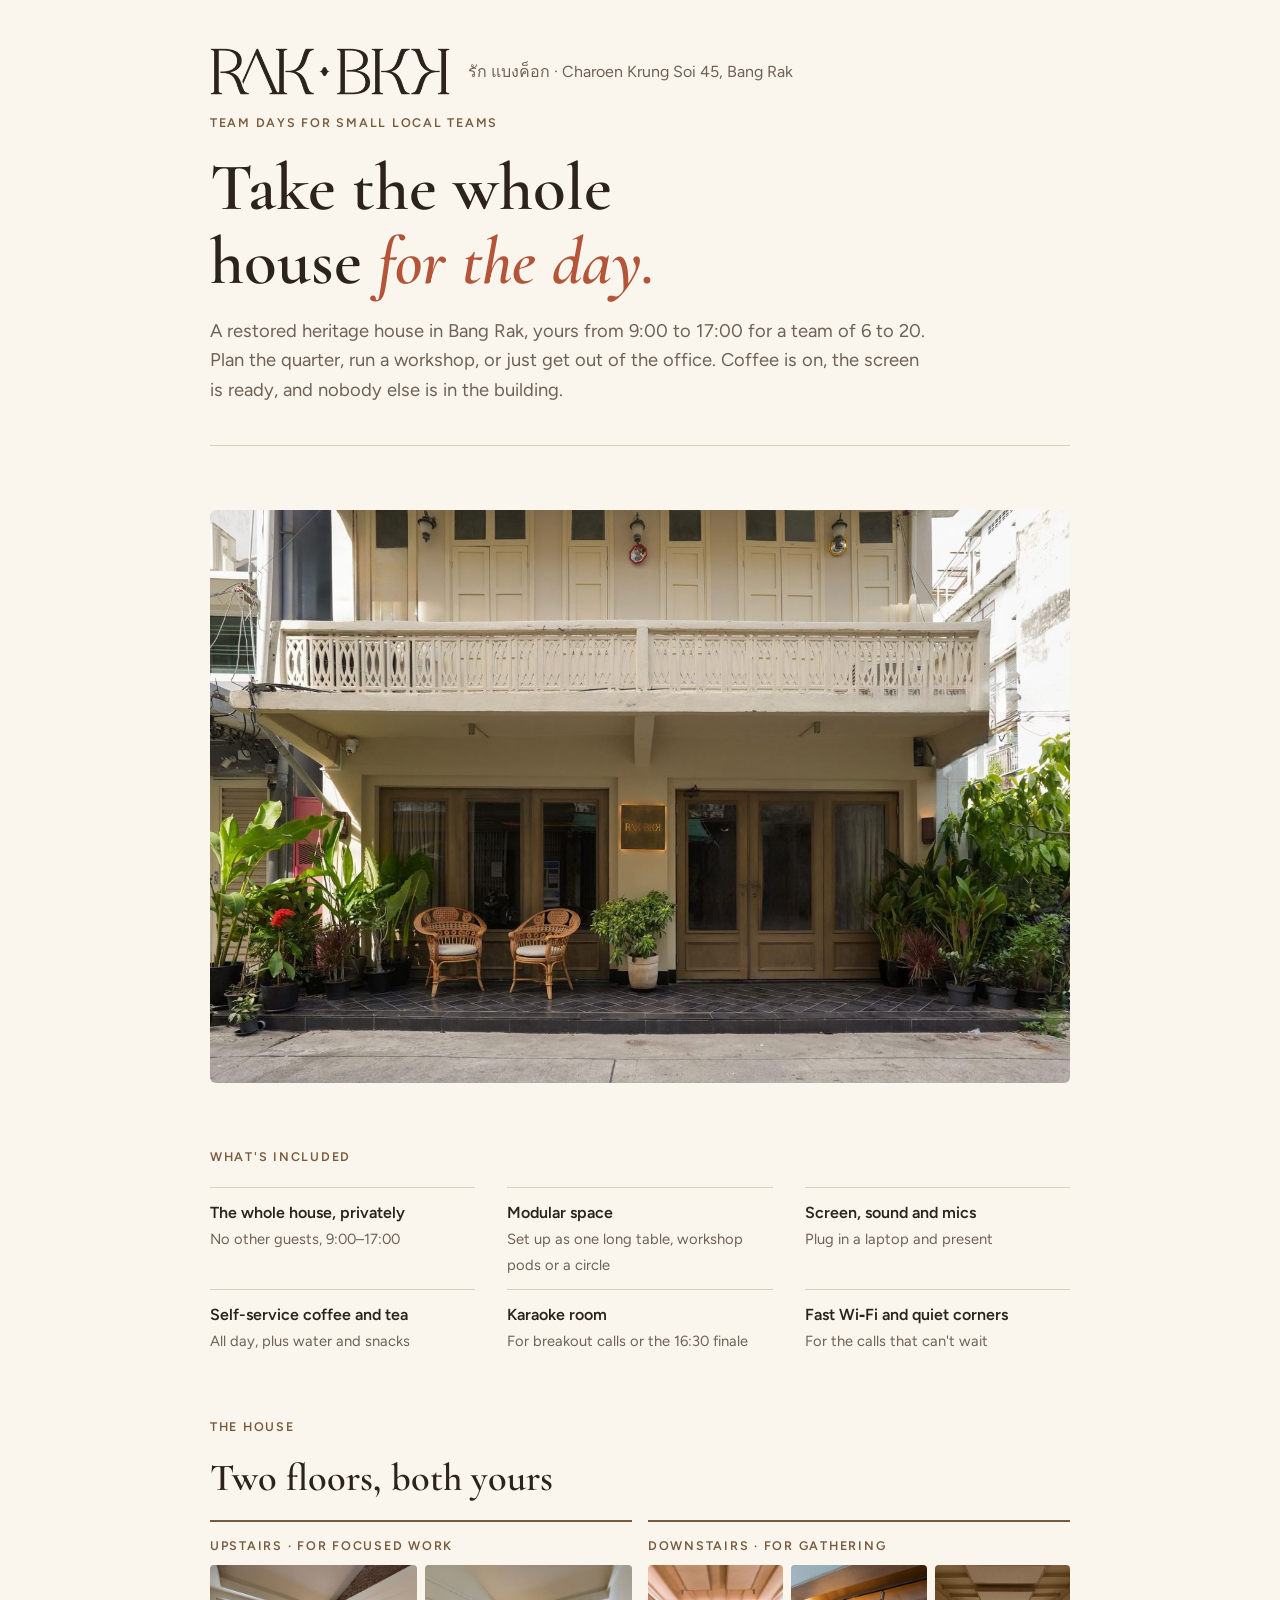
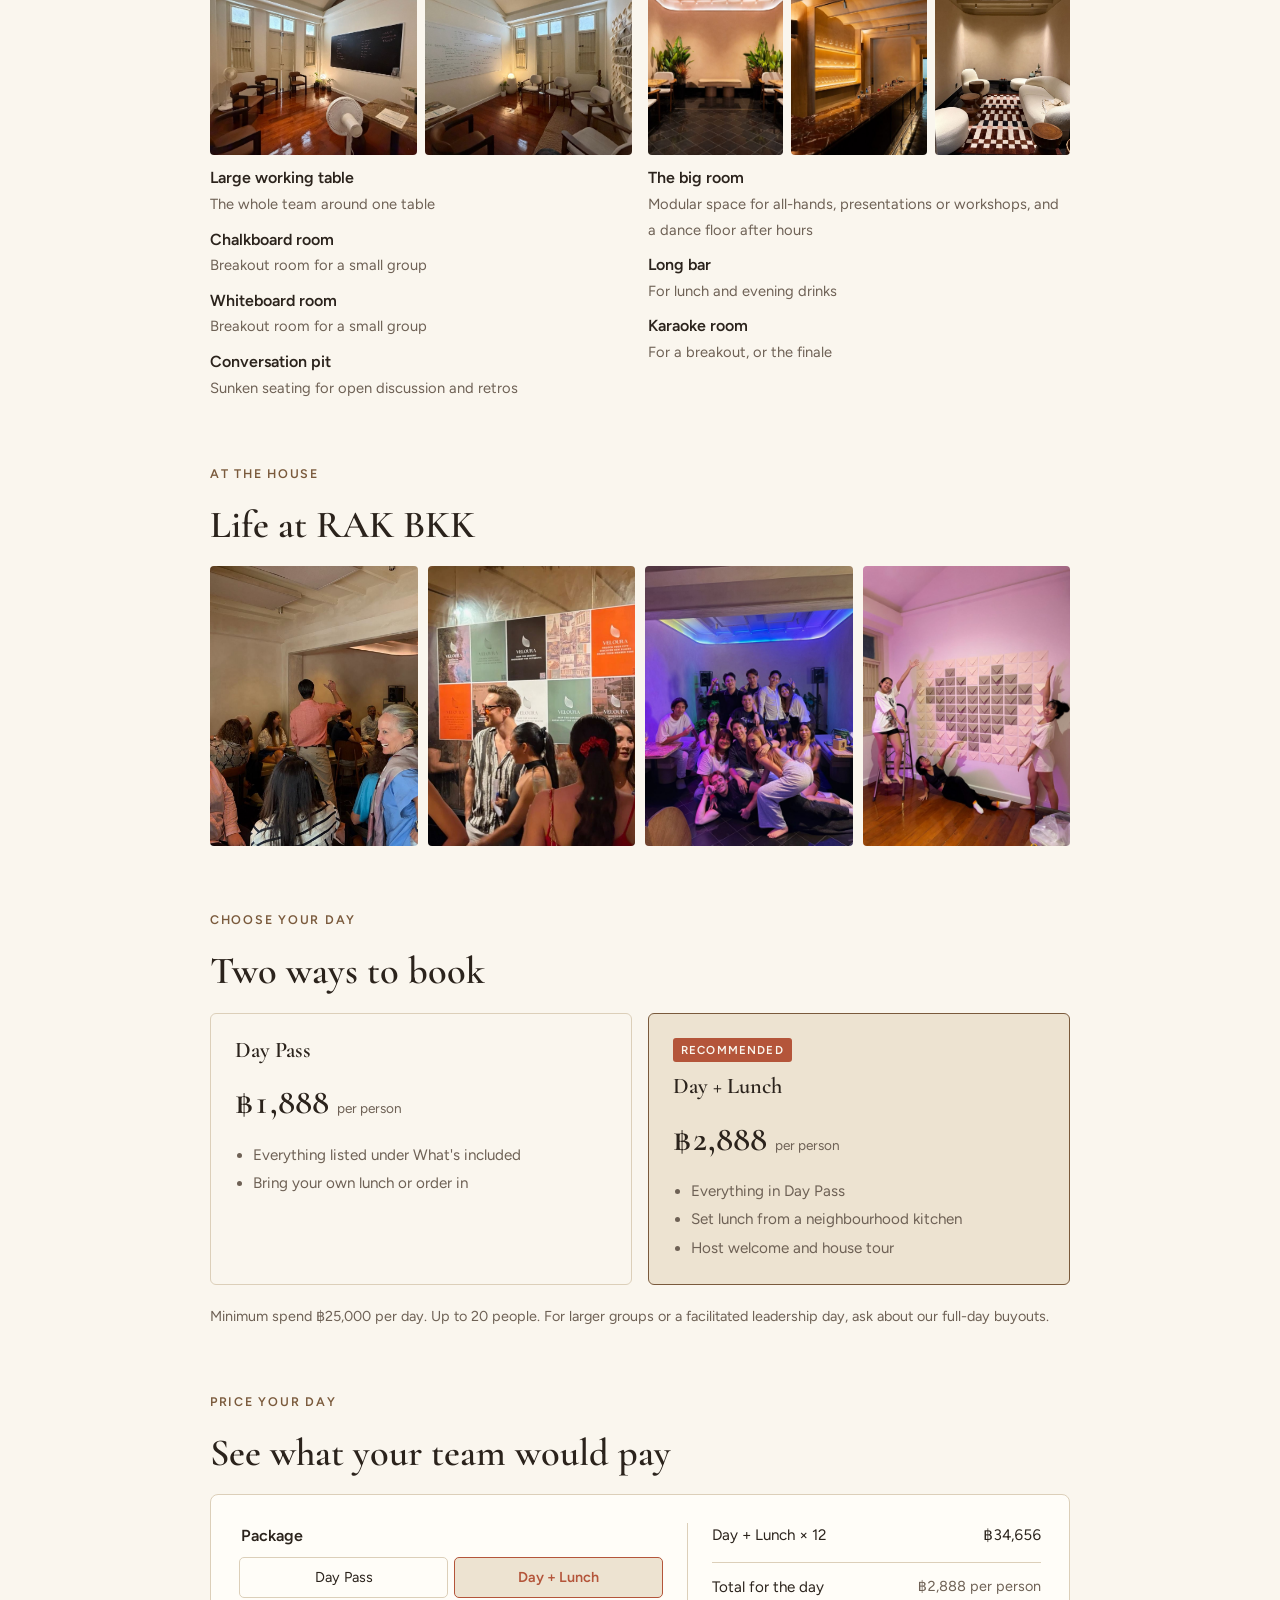
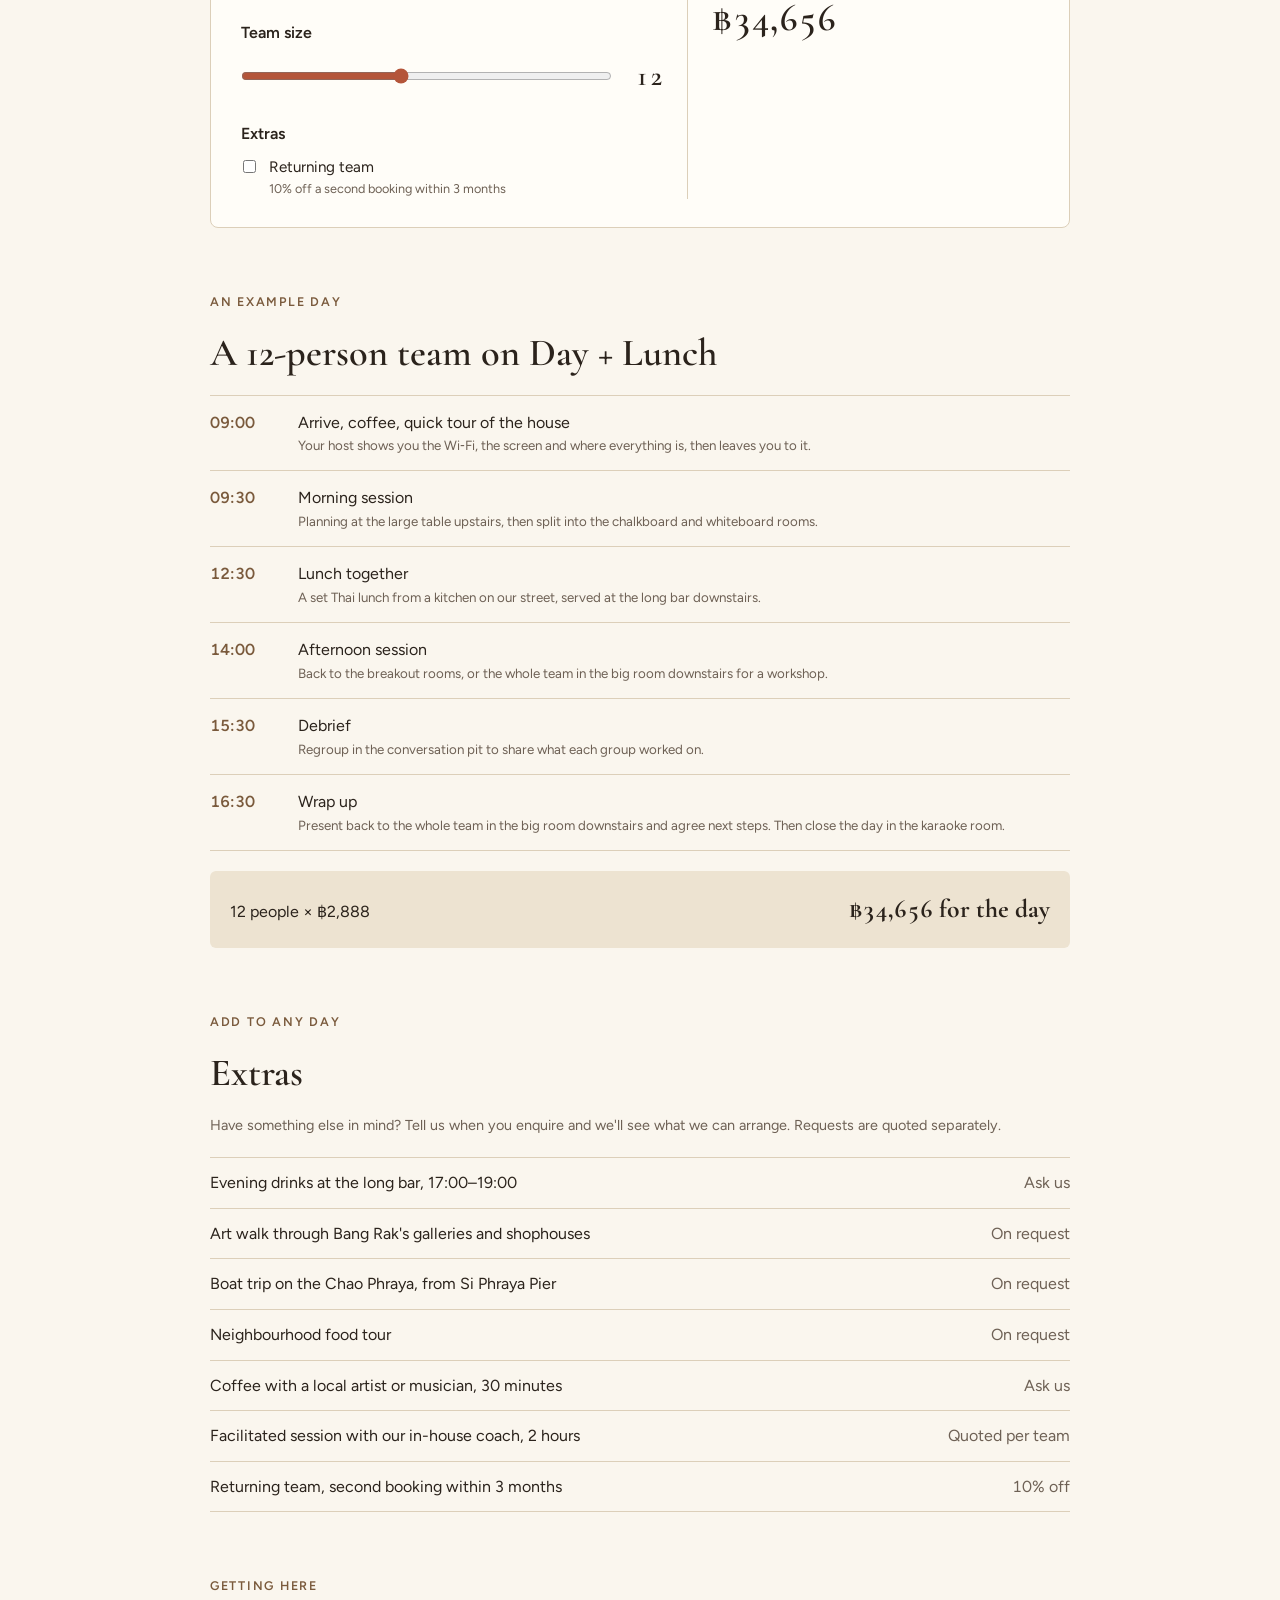
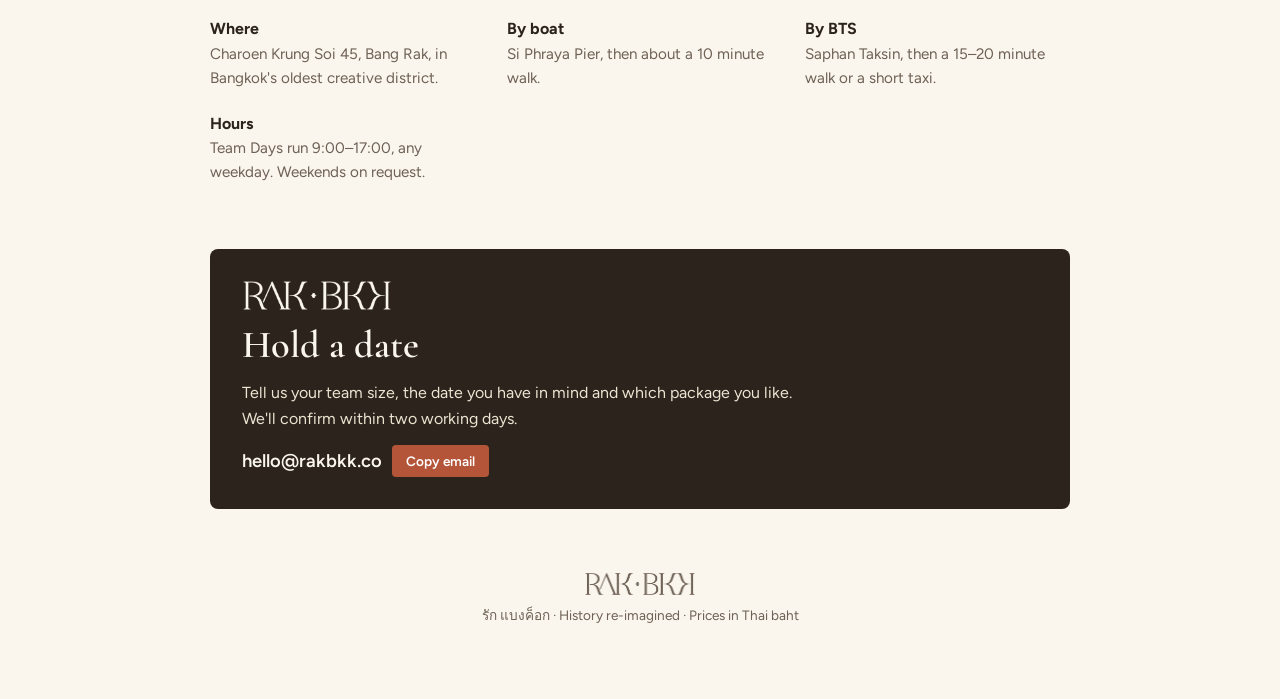
==== team-days/index.html @ acb64dab "Add unlisted Team Days page for small local teams Co-Authored-By: Claude Opus 5.5 <noreply@anthropic" ====
<!doctype html>
<html lang="en">
<head>
<meta charset="utf-8">
<meta name="viewport" content="width=device-width,initial-scale=1,viewport-fit=cover">
<meta name="robots" content="noindex,nofollow">
<meta name="description" content="Take the whole house for the day. Team Days at RAK BKK, Bang Rak, for teams of 6 to 20.">
<meta property="og:title" content="RAK BKK Team Days">
<meta property="og:description" content="Take the whole house for the day. For teams of 6 to 20 in Bang Rak, Bangkok.">
<meta property="og:image" content="https://rakbkk.co/team-days/img/facade.jpg">
<style>img{max-width:100%}[hidden]{display:none!important}body{margin:0}</style>
<title>Team Days · RAK BKK</title>
<link rel="preconnect" href="https://fonts.googleapis.com">
<link rel="stylesheet" href="https://fonts.googleapis.com/css2?family=Cormorant+Garamond:ital,wght@0,500;0,600;1,500&family=Figtree:wght@400;500;600&display=swap">
<style>
/* Layout: a single calm column like a printed house menu; the price builder is the one set-off object. */
:root{
  --ivory:#FAF6EE; --sand:#EDE3D1; --oak:#7A5A3C; --ink:#2B231C; --muted:#6E6155;
  --terracotta:#B4553A; --line:#DCCFB9; --card:#FFFDF8;
  --display:"Cormorant Garamond",Georgia,"Times New Roman",serif;
  --body:"Figtree",system-ui,-apple-system,"Segoe UI",sans-serif;
}
@media (prefers-color-scheme:dark){:root:not([data-theme="light"]){
  --ivory:#1E1915; --sand:#2A231D; --oak:#C9A27E; --ink:#F1E9DC; --muted:#B3A595;
  --terracotta:#E08467; --line:#3E342B; --card:#251F1A; color-scheme:dark}}
:root[data-theme="dark"]{
  --ivory:#1E1915; --sand:#2A231D; --oak:#C9A27E; --ink:#F1E9DC; --muted:#B3A595;
  --terracotta:#E08467; --line:#3E342B; --card:#251F1A; color-scheme:dark}
*{box-sizing:border-box}
body{background:var(--ivory);color:var(--ink);font:400 16px/1.6 var(--body);
  padding-left:max(16px,env(safe-area-inset-left,0px));padding-right:max(16px,env(safe-area-inset-right,0px))}
.wrap{max-width:860px;margin:0 auto;padding-block:48px 72px;display:grid;gap:64px}
h1,h2,h3{font-family:var(--display);font-weight:600;line-height:1.1;margin:0;text-wrap:balance}
h1{font-size:clamp(2.6rem,7vw,4.2rem)}
h2{font-size:clamp(1.8rem,4vw,2.4rem)}
h3{font-size:1.4rem}
p{margin:0}
.eyebrow{font-size:.78rem;letter-spacing:.14em;text-transform:uppercase;color:var(--oak);font-weight:600}
.lede{font-size:1.15rem;color:var(--muted);max-width:60ch}
section{display:grid;gap:20px}
.num{font-variant-numeric:tabular-nums}
header{display:grid;gap:18px;border-bottom:1px solid var(--line);padding-bottom:40px}
.brand{display:flex;gap:10px 18px;align-items:center;flex-wrap:wrap}
.logo{display:block;aspect-ratio:900/176;background:var(--ink);-webkit-mask:url(img/logo.png) center/contain no-repeat;mask:url(img/logo.png) center/contain no-repeat}
.brand .logo{width:clamp(170px,30vw,240px)}
.cta .logo{width:150px;background:var(--ivory)}
footer .logo{width:110px;margin:0 auto 10px;background:var(--muted)}
.brand span{color:var(--muted)}
h1 em{font-style:italic;color:var(--terracotta)}
.always{display:grid;grid-template-columns:repeat(auto-fit,minmax(220px,1fr));gap:12px 32px}
.always div{border-top:1px solid var(--line);padding-top:12px}
.always b{display:block;font-weight:600}
.always small{color:var(--muted);font-size:.92rem}
.floors{display:grid;grid-template-columns:repeat(auto-fit,minmax(260px,1fr));gap:16px}
.floor{border-top:2px solid var(--oak);padding-top:14px;display:grid;gap:10px;align-content:start}
.floor ul{list-style:none;margin:0;padding:0;display:grid;gap:10px}
.floor b{display:block;font-weight:600}
.floor small{color:var(--muted);font-size:.92rem}
.hero-img{margin:0;display:grid;gap:8px}
.hero-img img{width:100%;aspect-ratio:3/2;object-fit:cover;border-radius:6px;display:block}
figcaption{font-size:.85rem;color:var(--muted)}
.floor-pics{display:grid;gap:8px}
.floor-pics.two{grid-template-columns:1fr 1fr}
.floor-pics.three{grid-template-columns:1fr 1fr 1fr}
.floor-pics figure{margin:0;display:grid;gap:4px;min-width:0}
.floor-pics img{width:100%;height:clamp(130px,22vw,190px);object-fit:cover;border-radius:4px;display:block}
.past{display:grid;grid-template-columns:repeat(4,1fr);gap:10px}
.past figure{margin:0;display:grid;gap:6px;align-content:start;min-width:0}
.past img{width:100%;height:clamp(180px,28vw,280px);object-fit:cover;border-radius:4px;display:block}
@media (max-width:620px){.past{grid-template-columns:1fr 1fr}.floor-pics.three{grid-template-columns:1fr 1fr}}
.tiers{display:grid;grid-template-columns:repeat(auto-fit,minmax(260px,1fr));gap:16px}
.tier{border:1px solid var(--line);border-radius:6px;padding:24px;display:grid;gap:12px;align-content:start;background:var(--ivory)}
.tier.pick{background:var(--sand);border-color:var(--oak)}
.tier .price{font-family:var(--display);font-size:2.2rem;font-weight:600}
.tier .price small{font-family:var(--body);font-size:.85rem;color:var(--muted);font-weight:400}
.tier ul{margin:0;padding-left:18px;color:var(--muted);font-size:.95rem;display:grid;gap:4px}
.tag{justify-self:start;font-size:.72rem;letter-spacing:.1em;text-transform:uppercase;background:var(--terracotta);color:var(--ivory);padding:3px 8px;border-radius:3px;font-weight:600}
.fine{font-size:.9rem;color:var(--muted)}
.builder{background:var(--card);border:1px solid var(--line);border-radius:8px;padding:28px;display:grid;gap:24px;grid-template-columns:1.2fr 1fr}
.builder > *{min-width:0}
@media (max-width:680px){.builder{grid-template-columns:1fr;padding:20px}}
fieldset{border:0;margin:0;padding:0;display:grid;gap:10px}
legend{font-weight:600;margin-bottom:8px}
.controls{display:grid;gap:22px}
.seg{display:grid;grid-template-columns:repeat(2,1fr);gap:6px}
.seg label{border:1px solid var(--line);border-radius:5px;padding:10px 8px;text-align:center;cursor:pointer;font-size:.9rem;line-height:1.3}
.seg input{position:absolute;opacity:0;pointer-events:none}
.seg input:checked + span{color:var(--terracotta);font-weight:600}
.seg label:has(input:checked){border-color:var(--terracotta);background:var(--sand)}
.seg label:has(input:focus-visible){outline:2px solid var(--terracotta);outline-offset:2px}
.range{display:flex;gap:14px;align-items:center}
input[type=range]{flex:1;accent-color:var(--terracotta)}
.range output{font-family:var(--display);font-size:1.8rem;font-weight:600;min-width:2.5ch;text-align:right}
.check{display:flex;gap:10px;align-items:flex-start;font-size:.95rem;cursor:pointer}
.check input{accent-color:var(--terracotta);margin-top:5px}
.check small{display:block;color:var(--muted)}
.total{border-left:1px solid var(--line);padding-left:24px;display:grid;gap:10px;align-content:start}
@media (max-width:680px){.total{border-left:0;border-top:1px solid var(--line);padding:20px 0 0}}
.line{display:flex;justify-content:space-between;gap:12px;font-size:.95rem}
.line span:last-child{font-variant-numeric:tabular-nums;white-space:nowrap}
.grand{border-top:1px solid var(--line);padding-top:12px;margin-top:4px}
.grand .amt{font-family:var(--display);font-size:2.4rem;font-weight:600;line-height:1}
.note{font-size:.85rem;color:var(--terracotta)}
.day{display:grid;gap:0;border-top:1px solid var(--line)}
.day div{display:grid;grid-template-columns:72px 1fr;gap:16px;padding:14px 0;border-bottom:1px solid var(--line)}
.day time{font-variant-numeric:tabular-nums;color:var(--oak);font-weight:600}
.day p small{display:block;color:var(--muted)}
.example{background:var(--sand);border-radius:6px;padding:18px 20px;display:flex;flex-wrap:wrap;gap:8px 24px;justify-content:space-between;align-items:baseline}
.example b{font-family:var(--display);font-size:1.6rem}
.addons{display:grid;gap:0;border-top:1px solid var(--line)}
.addons div{display:flex;justify-content:space-between;gap:16px;padding:12px 0;border-bottom:1px solid var(--line)}
.addons span:last-child{color:var(--muted);white-space:nowrap;font-variant-numeric:tabular-nums}
.practical{display:grid;grid-template-columns:repeat(auto-fit,minmax(240px,1fr));gap:20px 32px}
.practical b{display:block}
.practical p{color:var(--muted);font-size:.95rem}
.cta{background:var(--ink);color:var(--ivory);border-radius:8px;padding:32px;display:grid;gap:14px}
.cta h2{color:var(--ivory)}
.cta p{color:var(--sand);max-width:56ch}
.mail{display:flex;flex-wrap:wrap;gap:10px;align-items:center}
.mail code{font:600 1.15rem var(--body);user-select:all;color:var(--ivory)}
.mail button{font:600 .85rem var(--body);background:var(--terracotta);color:#fff;border:0;border-radius:4px;padding:8px 14px;cursor:pointer}
.mail button:focus-visible{outline:2px solid var(--ivory);outline-offset:2px}
footer{font-size:.85rem;color:var(--muted);text-align:center}
@media (prefers-reduced-motion:no-preference){.grand .amt{transition:color .2s}}
</style>
</head>
<body>
<div class="wrap">
<header>
  <div class="brand"><span class="logo" role="img" aria-label="RAK BKK"></span><span>รัก แบงค็อก · Charoen Krung Soi 45, Bang Rak</span></div>
  <p class="eyebrow">Team Days for small local teams</p>
  <h1>Take the whole house <em>for the day.</em></h1>
  <p class="lede">A restored heritage house in Bang Rak, yours from 9:00 to 17:00 for a team of 6 to 20. Plan the quarter, run a workshop, or just get out of the office. Coffee is on, the screen is ready, and nobody else is in the building.</p>
</header>
<figure class="hero-img">
  <img src="img/facade.jpg" alt="The front of RAK BKK: a restored two-storey shophouse with timber doors, rattan chairs and plants">
</figure>
<section>
  <p class="eyebrow">What's included</p>
  <div class="always">
    <div><b>The whole house, privately</b><small>No other guests, 9:00–17:00</small></div>
    <div><b>Modular space</b><small>Set up as one long table, workshop pods or a circle</small></div>
    <div><b>Screen, sound and mics</b><small>Plug in a laptop and present</small></div>
    <div><b>Self-service coffee and tea</b><small>All day, plus water and snacks</small></div>
    <div><b>Karaoke room</b><small>For breakout calls or the 16:30 finale</small></div>
    <div><b>Fast Wi‑Fi and quiet corners</b><small>For the calls that can't wait</small></div>
  </div>
</section>
<section>
  <p class="eyebrow">The house</p>
  <h2>Two floors, both yours</h2>
  <div class="floors">
    <div class="floor">
      <p class="eyebrow">Upstairs · for focused work</p>
      <div class="floor-pics two">
        <figure><img src="img/chalkboard-room.jpg" alt="The chalkboard room upstairs, with wooden chairs and tall shuttered windows" loading="lazy"></figure>
        <figure><img src="img/whiteboard-room.jpg" alt="The whiteboard room upstairs, with armchairs and a wall of paper tiles" loading="lazy"></figure>
      </div>
      <ul>
        <li><b>Large working table</b><small>The whole team around one table</small></li>
        <li><b>Chalkboard room</b><small>Breakout room for a small group</small></li>
        <li><b>Whiteboard room</b><small>Breakout room for a small group</small></li>
        <li><b>Conversation pit</b><small>Sunken seating for open discussion and retros</small></li>
      </ul>
    </div>
    <div class="floor">
      <p class="eyebrow">Downstairs · for gathering</p>
      <div class="floor-pics three">
        <figure><img src="img/big-room.jpg" alt="The big room downstairs under a warm lit ceiling, with wooden chairs and plants" loading="lazy"></figure>
        <figure><img src="img/long-bar.jpg" alt="The long marble bar with glowing shelves" loading="lazy"></figure>
        <figure><img src="img/karaoke-room.jpg" alt="The karaoke room with curved white sofas and a checked rug" loading="lazy"></figure>
      </div>
      <ul>
        <li><b>The big room</b><small>Modular space for all-hands, presentations or workshops, and a dance floor after hours</small></li>
        <li><b>Long bar</b><small>For lunch and evening drinks</small></li>
        <li><b>Karaoke room</b><small>For a breakout, or the finale</small></li>
      </ul>
    </div>
  </div>
</section>
<section>
  <p class="eyebrow">At the house</p>
  <h2>Life at RAK BKK</h2>
  <div class="past">
    <figure><img src="img/workshop.jpg" alt="A team workshop in the big room downstairs" loading="lazy"></figure>
    <figure><img src="img/launch-night.jpg" alt="Guests talking by the long bar at an evening event" loading="lazy"></figure>
    <figure><img src="img/karaoke-night.jpg" alt="A group posing together in the karaoke room under purple light" loading="lazy"></figure>
    <figure><img src="img/paper-wall.jpg" alt="Three guests posing beside a paper heart on the wall upstairs" loading="lazy"></figure>
  </div>
</section>
<section>
  <p class="eyebrow">Choose your day</p>
  <h2>Two ways to book</h2>
  <div class="tiers">
    <div class="tier">
      <h3>Day Pass</h3>
      <div class="price num">฿1,888 <small>per person</small></div>
      <ul><li>Everything listed under What's included</li><li>Bring your own lunch or order in</li></ul>
    </div>
    <div class="tier pick">
      <span class="tag">Recommended</span>
      <h3>Day + Lunch</h3>
      <div class="price num">฿2,888 <small>per person</small></div>
      <ul><li>Everything in Day Pass</li><li>Set lunch from a neighbourhood kitchen</li><li>Host welcome and house tour</li></ul>
    </div>
  </div>
  <p class="fine">Minimum spend ฿25,000 per day. Up to 20 people. For larger groups or a facilitated leadership day, ask about our full-day buyouts.</p>
</section>
<section>
  <p class="eyebrow">Price your day</p>
  <h2>See what your team would pay</h2>
  <form class="builder" id="builder">
    <div class="controls">
      <fieldset>
        <legend>Package</legend>
        <div class="seg">
          <label><input type="radio" name="pkg" id="pkg-pass" value="1888"><span>Day Pass</span></label>
          <label><input type="radio" name="pkg" id="pkg-lunch" value="2888" checked><span>Day + Lunch</span></label>
        </div>
      </fieldset>
      <fieldset>
        <legend><label for="size">Team size</label></legend>
        <div class="range"><input type="range" id="size" min="6" max="20" value="12"><output id="sizeOut" class="num">12</output></div>
      </fieldset>
      <fieldset>
        <legend>Extras</legend>
        <label class="check"><input type="checkbox" id="returning"><span>Returning team<small>10% off a second booking within 3 months</small></span></label>
      </fieldset>
    </div>
    <div class="total" aria-live="polite">
      <div class="line"><span id="lPkg">Day + Lunch × 12</span><span id="vPkg">฿34,656</span></div>
      <div class="line" id="rowMin" hidden><span>Top-up to minimum spend</span><span id="vMin">฿0</span></div>
      <div class="line" id="rowDisc" hidden><span>Returning team −10%</span><span id="vDisc">−฿0</span></div>
      <div class="grand">
        <div class="line"><span>Total for the day</span><span id="vPer" class="fine">฿2,888 per person</span></div>
        <div class="amt num" id="vTotal">฿34,656</div>
      </div>
      <p class="note" id="minNote" hidden>Small teams pay the ฿25,000 minimum, since you have the whole house.</p>
    </div>
  </form>
</section>
<section>
  <p class="eyebrow">An example day</p>
  <h2>A 12-person team on Day + Lunch</h2>
  <div class="day">
    <div><time>09:00</time><p>Arrive, coffee, quick tour of the house<small>Your host shows you the Wi‑Fi, the screen and where everything is, then leaves you to it.</small></p></div>
    <div><time>09:30</time><p>Morning session<small>Planning at the large table upstairs, then split into the chalkboard and whiteboard rooms.</small></p></div>
    <div><time>12:30</time><p>Lunch together<small>A set Thai lunch from a kitchen on our street, served at the long bar downstairs.</small></p></div>
    <div><time>14:00</time><p>Afternoon session<small>Back to the breakout rooms, or the whole team in the big room downstairs for a workshop.</small></p></div>
    <div><time>15:30</time><p>Debrief<small>Regroup in the conversation pit to share what each group worked on.</small></p></div>
    <div><time>16:30</time><p>Wrap up<small>Present back to the whole team in the big room downstairs and agree next steps. Then close the day in the karaoke room.</small></p></div>
  </div>
  <div class="example"><span>12 people × ฿2,888</span><b class="num">฿34,656 for the day</b></div>
</section>
<section>
  <p class="eyebrow">Add to any day</p>
  <h2>Extras</h2>
  <p class="fine">Have something else in mind? Tell us when you enquire and we'll see what we can arrange. Requests are quoted separately.</p>
  <div class="addons">
    <div><span>Evening drinks at the long bar, 17:00–19:00</span><span>Ask us</span></div>
    <div><span>Art walk through Bang Rak's galleries and shophouses</span><span>On request</span></div>
    <div><span>Boat trip on the Chao Phraya, from Si Phraya Pier</span><span>On request</span></div>
    <div><span>Neighbourhood food tour</span><span>On request</span></div>
    <div><span>Coffee with a local artist or musician, 30 minutes</span><span>Ask us</span></div>
    <div><span>Facilitated session with our in-house coach, 2 hours</span><span>Quoted per team</span></div>
    <div><span>Returning team, second booking within 3 months</span><span>10% off</span></div>
  </div>
</section>
<section>
  <p class="eyebrow">Getting here</p>
  <div class="practical">
    <div><b>Where</b><p>Charoen Krung Soi 45, Bang Rak, in Bangkok's oldest creative district.</p></div>
    <div><b>By boat</b><p>Si Phraya Pier, then about a 10 minute walk.</p></div>
    <div><b>By BTS</b><p>Saphan Taksin, then a 15–20 minute walk or a short taxi.</p></div>
    <div><b>Hours</b><p>Team Days run 9:00–17:00, any weekday. Weekends on request.</p></div>
  </div>
</section>
<section class="cta">
  <span class="logo" role="img" aria-label="RAK BKK"></span>
  <h2>Hold a date</h2>
  <p>Tell us your team size, the date you have in mind and which package you like. We'll confirm within two working days.</p>
  <div class="mail"><code id="email">hello@rakbkk.co</code><button type="button" id="copy">Copy email</button></div>
</section>
<footer><span class="logo" role="img" aria-label="RAK BKK"></span>รัก แบงค็อก · History re-imagined · Prices in Thai baht</footer>
</div>
<script>
(function(){
  const MIN = 25000;
  const names = {"1888":"Day Pass","2888":"Day + Lunch"};
  const $ = id => document.getElementById(id);
  const fmt = n => "฿" + Math.round(n).toLocaleString("en-US");
  function calc(){
    const rate = +document.querySelector('input[name="pkg"]:checked').value;
    const n = +$("size").value;
    $("sizeOut").textContent = n;
    const base = rate * n;
    const topUp = Math.max(0, MIN - base);
    const sub = base + topUp;
    const disc = $("returning").checked ? sub * 0.10 : 0;
    const total = sub - disc;
    $("lPkg").textContent = names[rate] + " × " + n;
    $("vPkg").textContent = fmt(base);
    $("rowMin").hidden = !topUp; $("minNote").hidden = !topUp;
    $("vMin").textContent = fmt(topUp);
    $("rowDisc").hidden = !disc;
    $("vDisc").textContent = "−" + fmt(disc);
    $("vTotal").textContent = fmt(total);
    $("vPer").textContent = fmt(total / n) + " per person";
  }
  $("builder").addEventListener("input", calc);
  $("builder").addEventListener("submit", e => e.preventDefault());
  calc();
  $("copy").addEventListener("click", function(){
    const btn = this, done = () => { btn.textContent = "Copied"; setTimeout(() => btn.textContent = "Copy email", 1800); };
    try {
      navigator.clipboard.writeText("hello@rakbkk.co").then(done, select);
    } catch(e){ select(); }
    function select(){ const r = document.createRange(); r.selectNodeContents($("email")); const s = getSelection(); s.removeAllRanges(); s.addRange(r); }
  });
})();
</script>
</body>
</html>
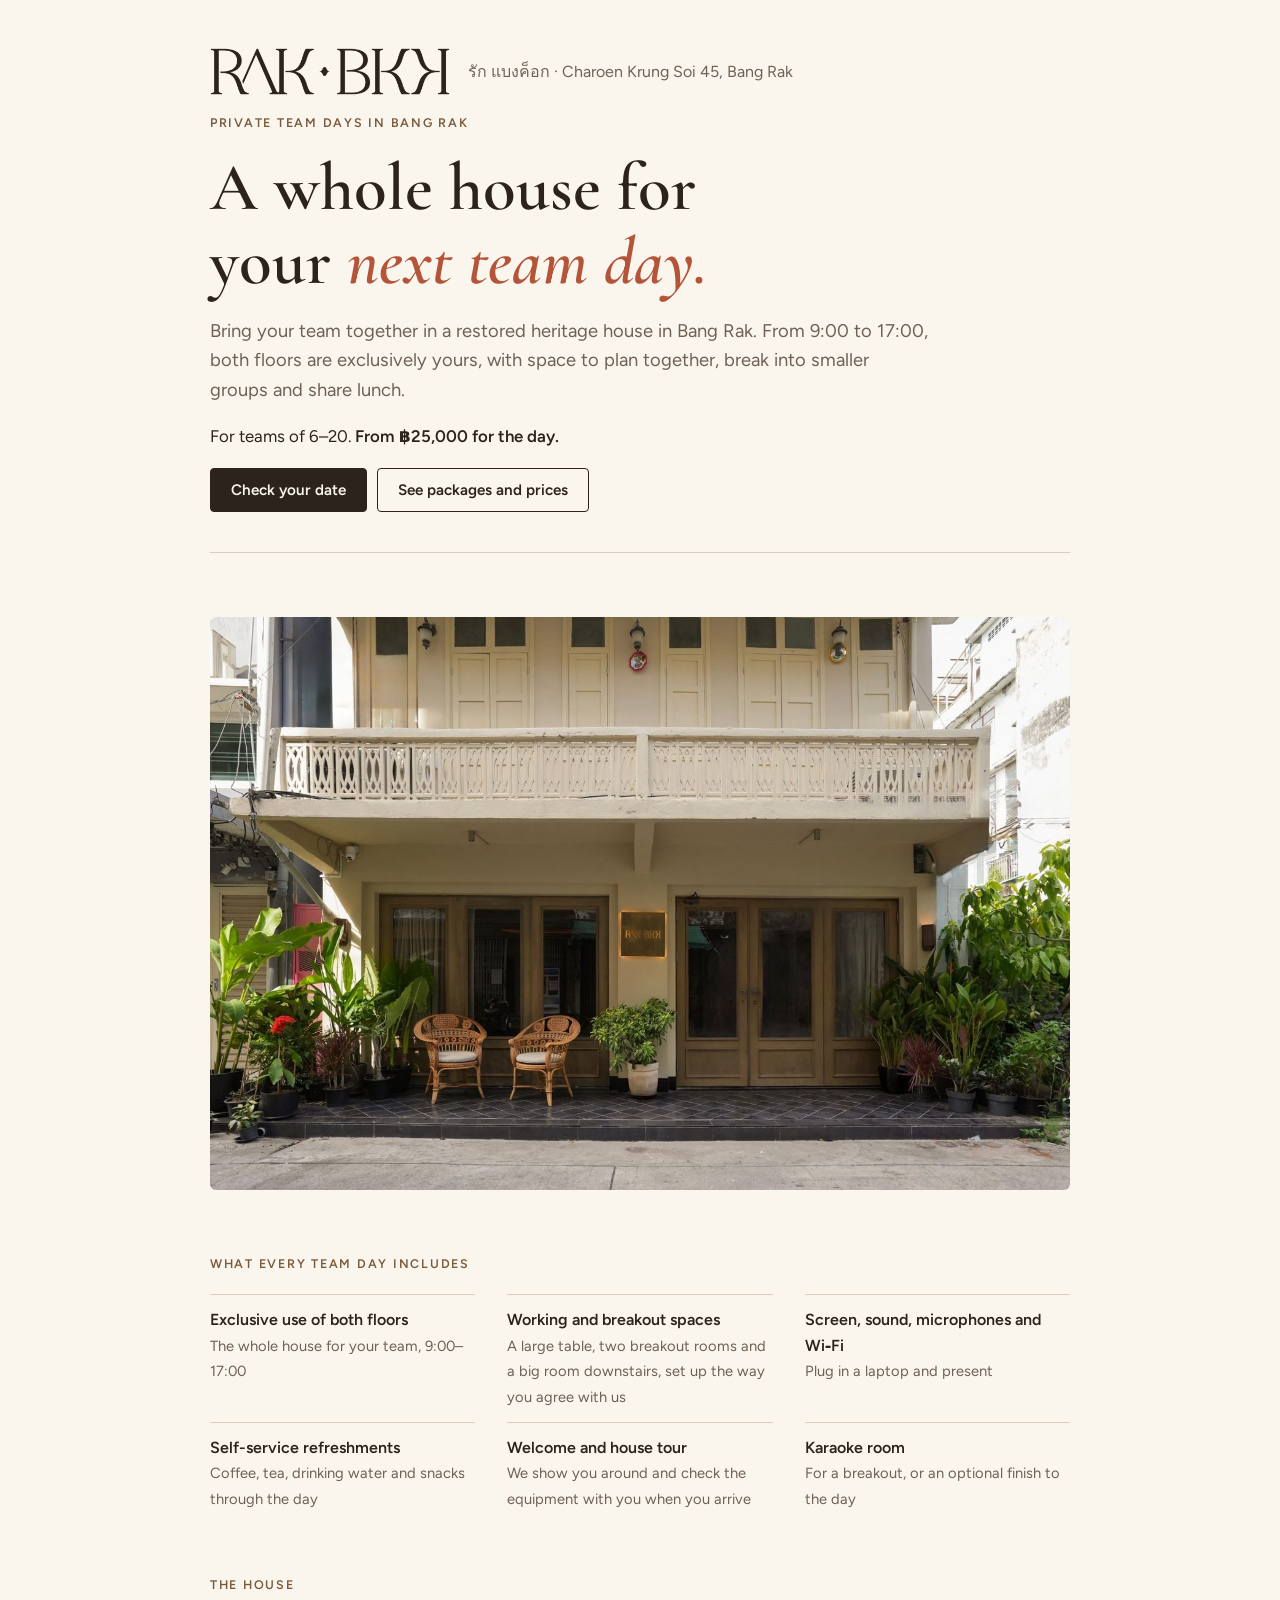
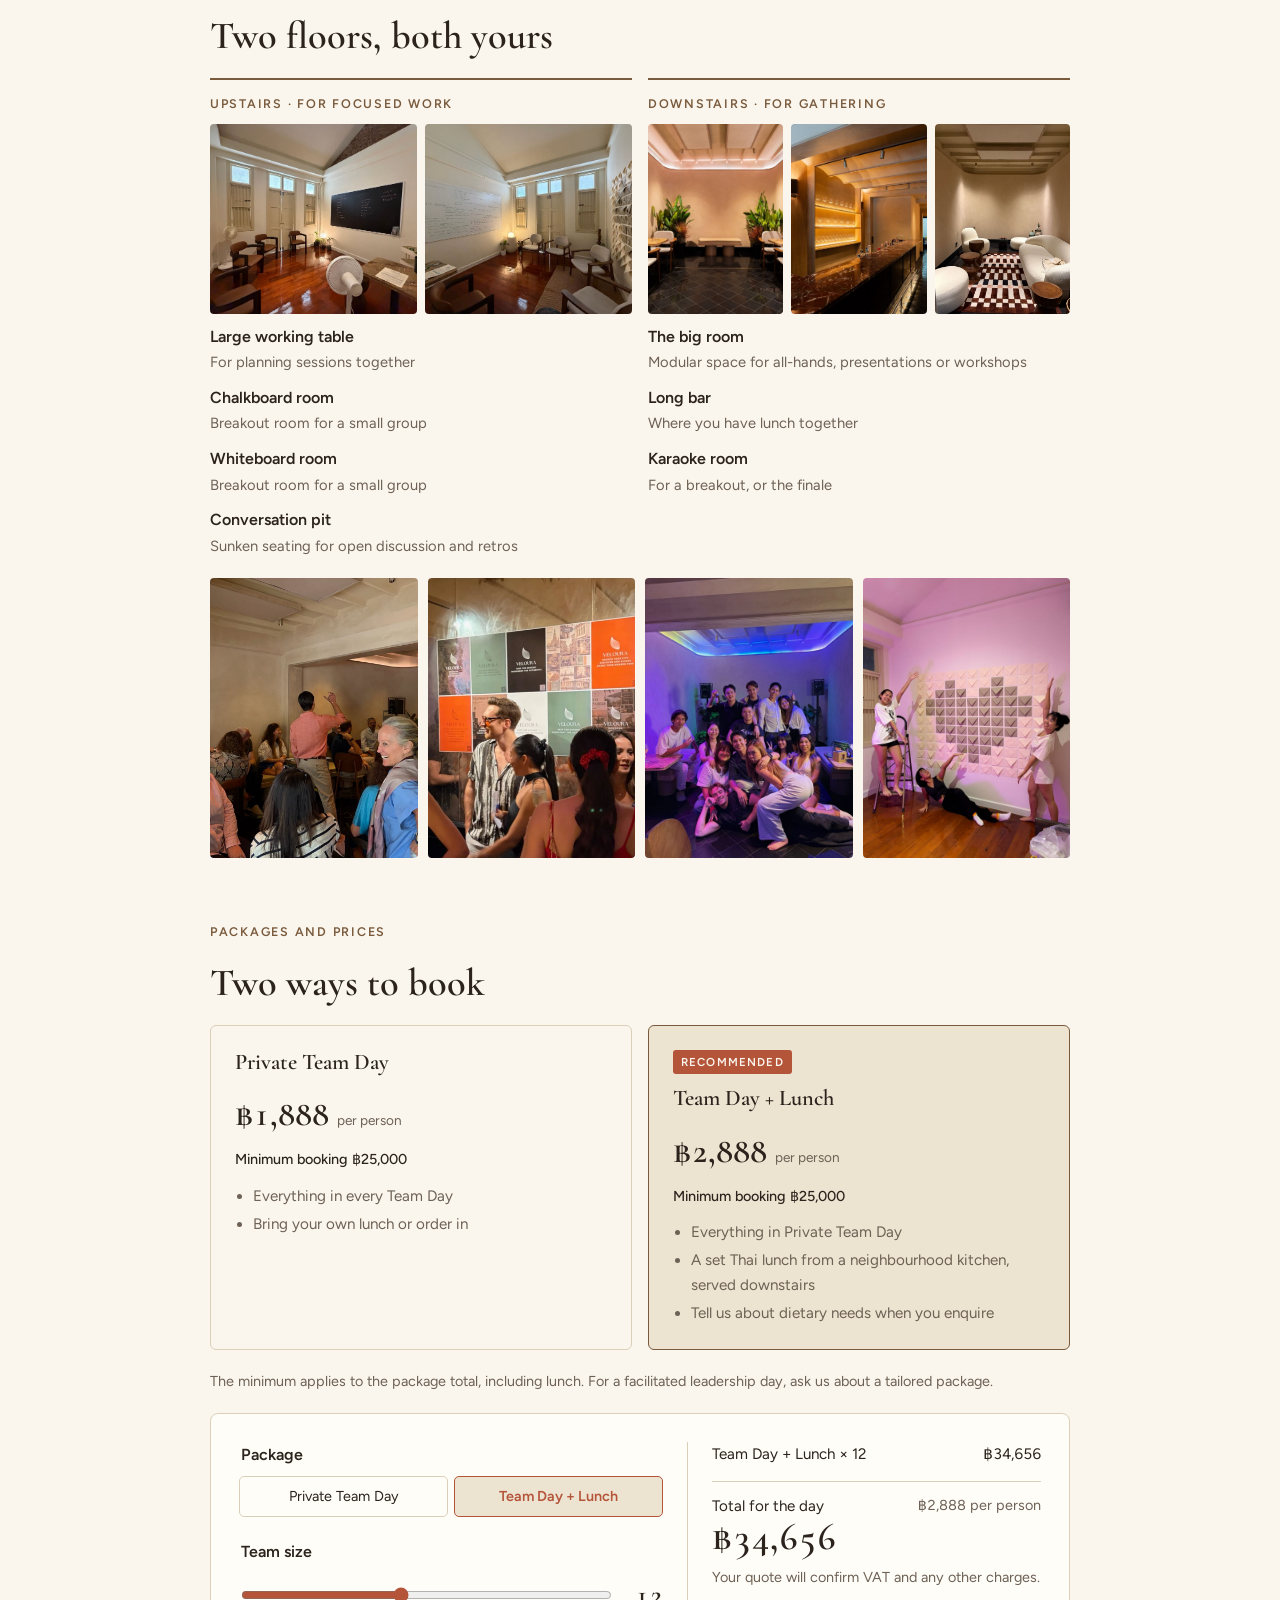
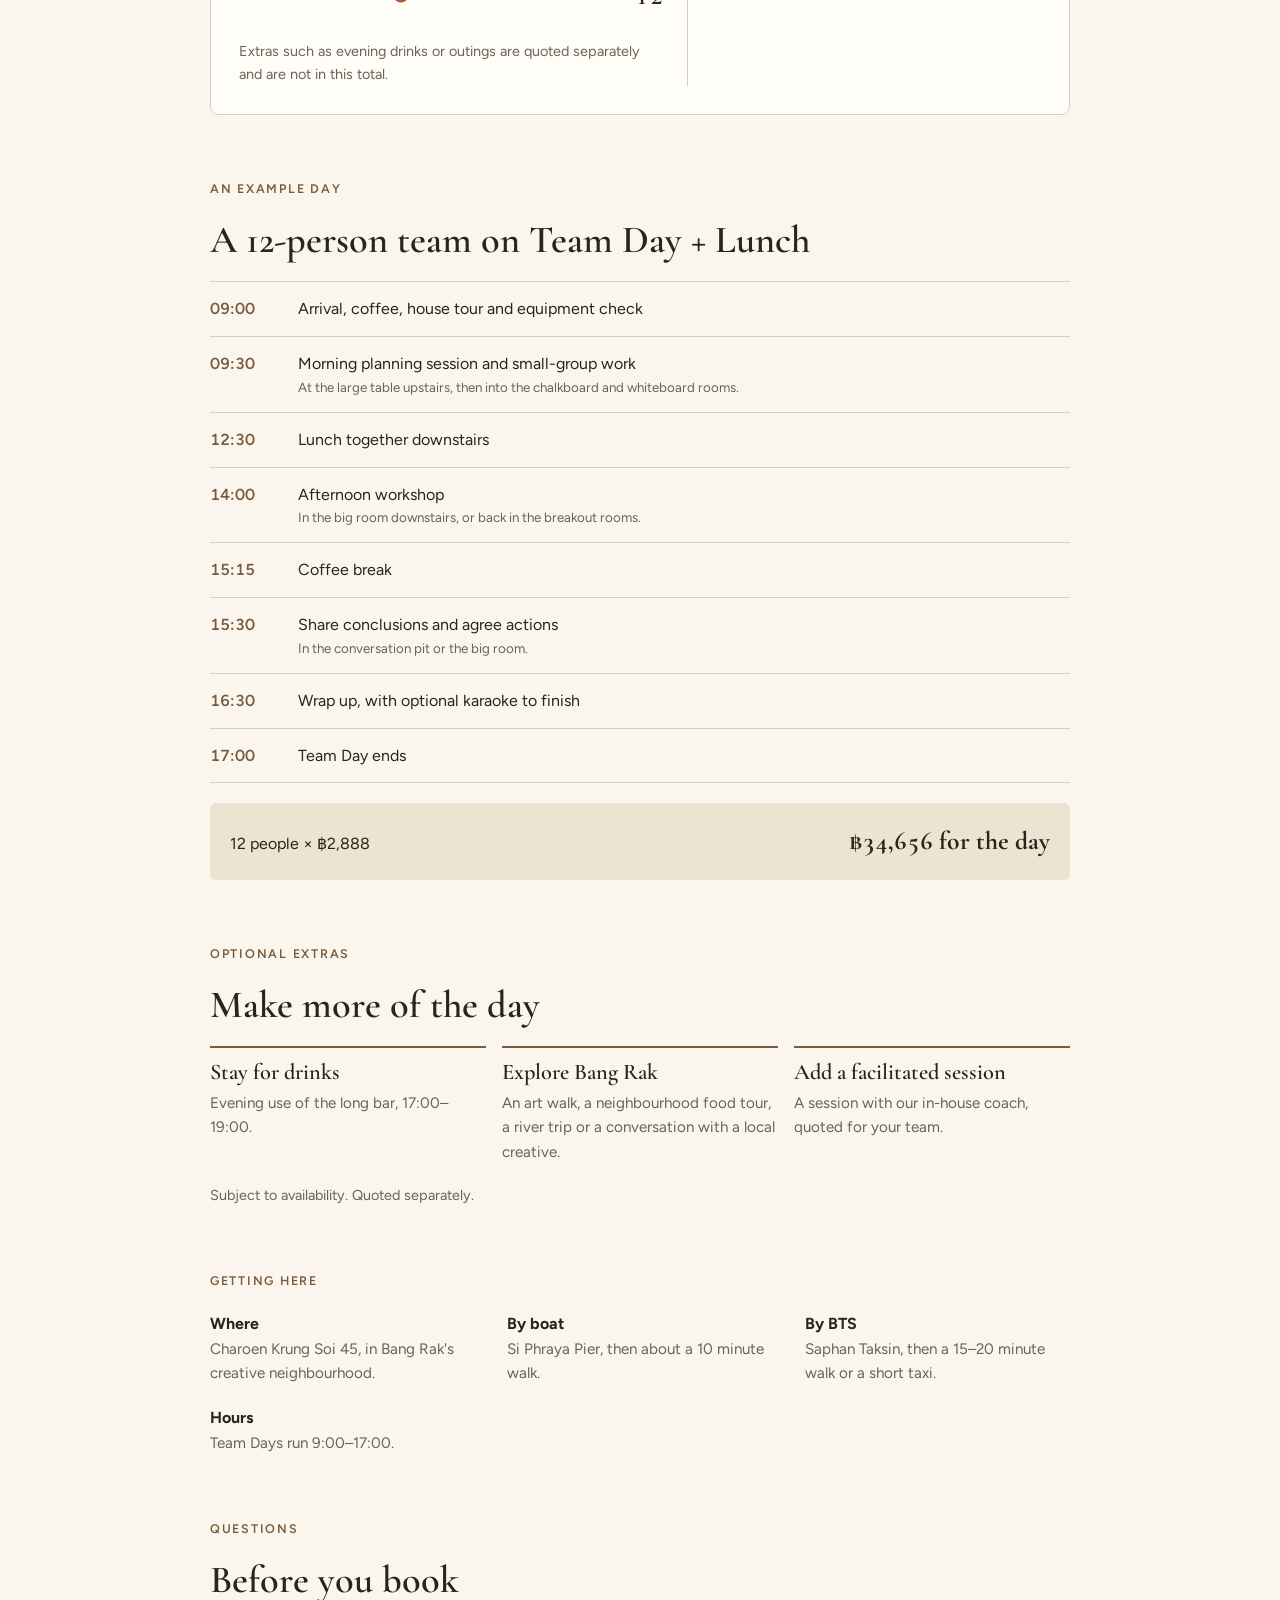
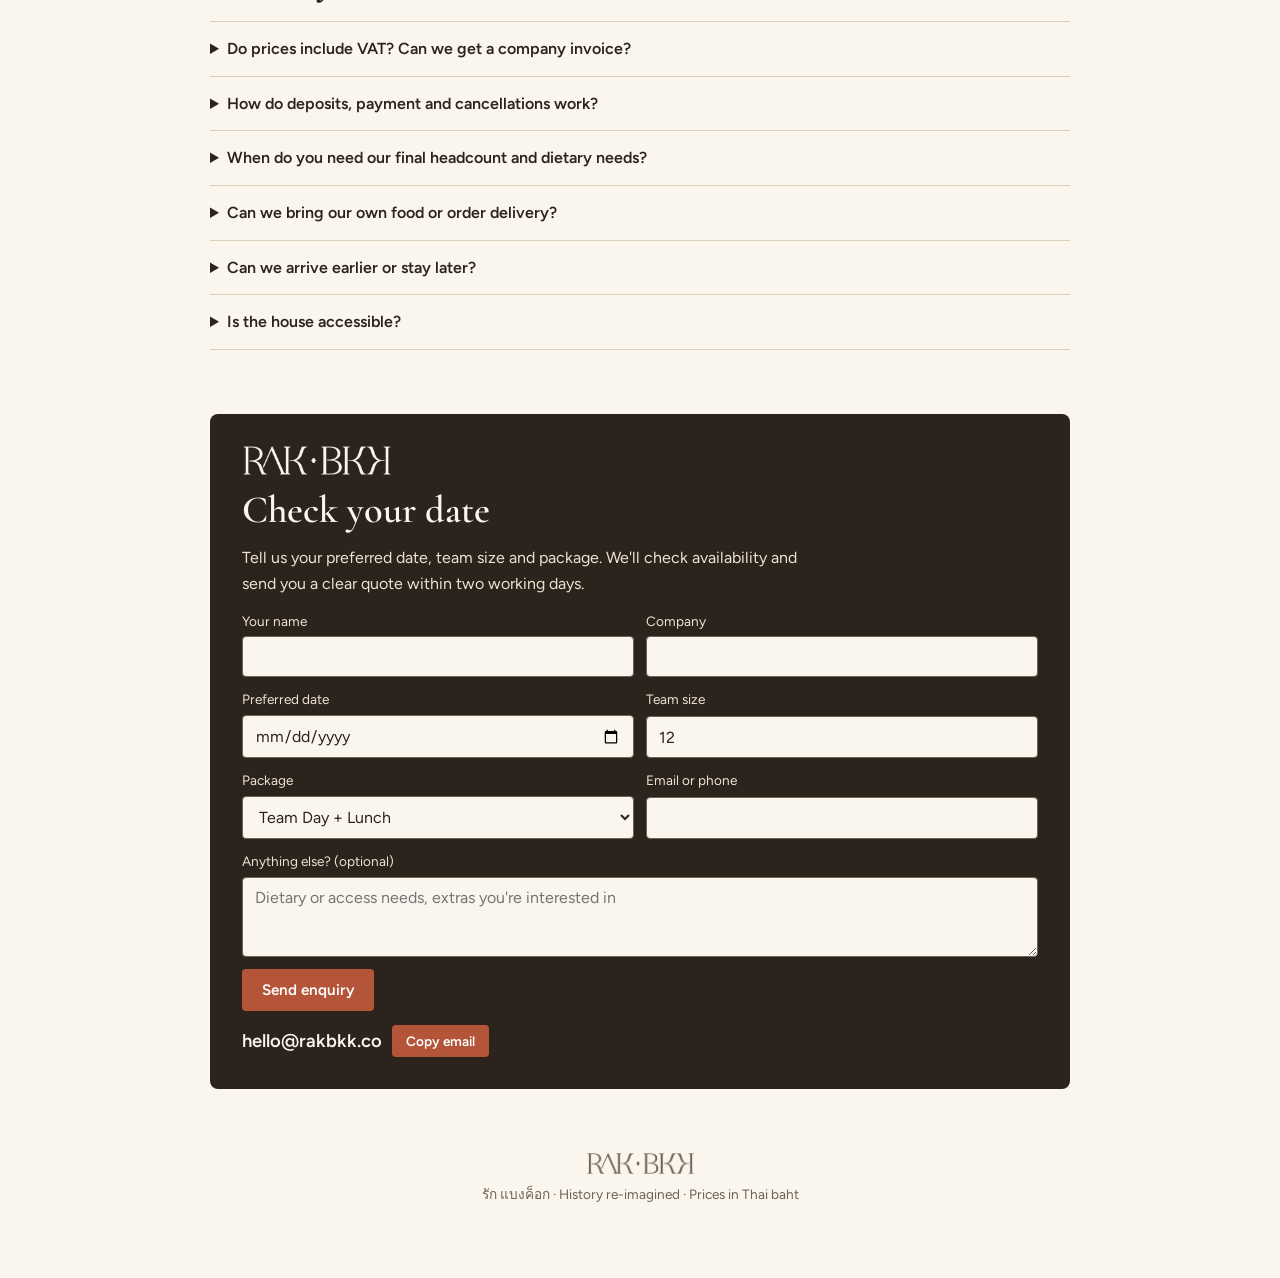
==== commit b5d67541: "Refresh Team Days page from the update brief Co-Authored-By: Claude Opus 5.5 <noreply@anthropic.com>" ====
--- a/team-days/index.html
+++ b/team-days/index.html
@@ -4,12 +4,12 @@
 <meta charset="utf-8">
 <meta name="viewport" content="width=device-width,initial-scale=1,viewport-fit=cover">
 <meta name="robots" content="noindex,nofollow">
-<meta name="description" content="Take the whole house for the day. Team Days at RAK BKK, Bang Rak, for teams of 6 to 20.">
-<meta property="og:title" content="RAK BKK Team Days">
-<meta property="og:description" content="Take the whole house for the day. For teams of 6 to 20 in Bang Rak, Bangkok.">
+<meta name="description" content="A whole house for your next team day. Private team days at RAK BKK, Bang Rak, for teams of 6 to 20.">
+<meta property="og:title" content="Private Team Days · RAK BKK">
+<meta property="og:description" content="A whole house for your next team day. For teams of 6 to 20 in Bang Rak, Bangkok. From ฿25,000 for the day.">
 <meta property="og:image" content="https://rakbkk.co/team-days/img/facade.jpg">
-<style>img{max-width:100%}[hidden]{display:none!important}body{margin:0}</style>
-<title>Team Days · RAK BKK</title>
+<style>img{max-width:100%}[hidden]{display:none!important}body{margin:0}html{scroll-behavior:smooth}</style>
+<title>Private Team Days · RAK BKK</title>
 <link rel="preconnect" href="https://fonts.googleapis.com">
 <link rel="stylesheet" href="https://fonts.googleapis.com/css2?family=Cormorant+Garamond:ital,wght@0,500;0,600;1,500&family=Figtree:wght@400;500;600&display=swap">
 <style>
@@ -44,6 +44,7 @@
 .logo{display:block;aspect-ratio:900/176;background:var(--ink);-webkit-mask:url(img/logo.png) center/contain no-repeat;mask:url(img/logo.png) center/contain no-repeat}
 .brand .logo{width:clamp(170px,30vw,240px)}
 .cta .logo{width:150px;background:var(--ivory)}
+.cta{scroll-margin-top:16px}
 footer .logo{width:110px;margin:0 auto 10px;background:var(--muted)}
 .brand span{color:var(--muted)}
 h1 em{font-style:italic;color:var(--terracotta)}
@@ -122,30 +123,61 @@
 .mail button:focus-visible{outline:2px solid var(--ivory);outline-offset:2px}
 footer{font-size:.85rem;color:var(--muted);text-align:center}
 @media (prefers-reduced-motion:no-preference){.grand .amt{transition:color .2s}}
+.btns{display:flex;flex-wrap:wrap;gap:10px}
+.btn{display:inline-block;font:600 .95rem var(--body);padding:12px 20px;border-radius:4px;text-decoration:none;border:1px solid var(--ink);cursor:pointer}
+.btn.primary{background:var(--ink);color:var(--ivory)}
+.btn.secondary{background:transparent;color:var(--ink)}
+.btn:focus-visible{outline:2px solid var(--terracotta);outline-offset:2px}
+.from{font-size:1.05rem}
+.from b{font-weight:600}
+.tier .min{font-size:.9rem;color:var(--ink);font-weight:500;margin-top:-6px}
+.extras{display:grid;grid-template-columns:repeat(auto-fit,minmax(220px,1fr));gap:16px}
+.extras div{border-top:2px solid var(--oak);padding-top:12px;display:grid;gap:6px;align-content:start}
+.extras p{color:var(--muted);font-size:.95rem}
+.faq{display:grid;border-top:1px solid var(--line)}
+.faq details{border-bottom:1px solid var(--line);padding:14px 0}
+.faq summary{cursor:pointer;font-weight:600}
+.faq details p{color:var(--muted);margin-top:8px;max-width:62ch}
+.enq{display:grid;grid-template-columns:1fr 1fr;gap:12px}
+.enq > *{min-width:0}
+.enq .full{grid-column:1/-1}
+.enq label{display:grid;gap:4px;font-size:.85rem;color:var(--sand)}
+.enq input,.enq select,.enq textarea{font:400 1rem var(--body);padding:10px 12px;border-radius:4px;border:1px solid var(--muted);background:var(--ivory);color:var(--ink);width:100%}
+.enq textarea{min-height:80px;resize:vertical}
+.enq button{justify-self:start;background:var(--terracotta);color:#fff;border:0;border-radius:4px;padding:12px 20px;font:600 .95rem var(--body);cursor:pointer}
+.enq button:focus-visible{outline:2px solid var(--ivory);outline-offset:2px}
+@media (max-width:560px){.enq{grid-template-columns:1fr}}
+.sent{background:var(--card);color:var(--ink);border-radius:6px;padding:14px 16px;font-size:.92rem;display:grid;gap:8px}
+.sent pre{margin:0;white-space:pre-wrap;font:400 .9rem/1.5 var(--body);color:var(--muted)}
 </style>
 </head>
 <body>
 <div class="wrap">
 <header>
   <div class="brand"><span class="logo" role="img" aria-label="RAK BKK"></span><span>รัก แบงค็อก · Charoen Krung Soi 45, Bang Rak</span></div>
-  <p class="eyebrow">Team Days for small local teams</p>
-  <h1>Take the whole house <em>for the day.</em></h1>
-  <p class="lede">A restored heritage house in Bang Rak, yours from 9:00 to 17:00 for a team of 6 to 20. Plan the quarter, run a workshop, or just get out of the office. Coffee is on, the screen is ready, and nobody else is in the building.</p>
+  <p class="eyebrow">Private team days in Bang Rak</p>
+  <h1>A whole house for your <em>next team day.</em></h1>
+  <p class="lede">Bring your team together in a restored heritage house in Bang Rak. From 9:00 to 17:00, both floors are exclusively yours, with space to plan together, break into smaller groups and share lunch.</p>
+  <p class="from">For teams of 6–20. <b>From ฿25,000 for the day.</b></p>
+  <div class="btns"><a class="btn primary" href="#enquire">Check your date</a><a class="btn secondary" href="#packages">See packages and prices</a></div>
 </header>
+
 <figure class="hero-img">
   <img src="img/facade.jpg" alt="The front of RAK BKK: a restored two-storey shophouse with timber doors, rattan chairs and plants">
 </figure>
-<section>
-  <p class="eyebrow">What's included</p>
+
+<section>
+  <p class="eyebrow">What every Team Day includes</p>
   <div class="always">
-    <div><b>The whole house, privately</b><small>No other guests, 9:00–17:00</small></div>
-    <div><b>Modular space</b><small>Set up as one long table, workshop pods or a circle</small></div>
-    <div><b>Screen, sound and mics</b><small>Plug in a laptop and present</small></div>
-    <div><b>Self-service coffee and tea</b><small>All day, plus water and snacks</small></div>
-    <div><b>Karaoke room</b><small>For breakout calls or the 16:30 finale</small></div>
-    <div><b>Fast Wi‑Fi and quiet corners</b><small>For the calls that can't wait</small></div>
-  </div>
-</section>
+    <div><b>Exclusive use of both floors</b><small>The whole house for your team, 9:00–17:00</small></div>
+    <div><b>Working and breakout spaces</b><small>A large table, two breakout rooms and a big room downstairs, set up the way you agree with us</small></div>
+    <div><b>Screen, sound, microphones and Wi‑Fi</b><small>Plug in a laptop and present</small></div>
+    <div><b>Self-service refreshments</b><small>Coffee, tea, drinking water and snacks through the day</small></div>
+    <div><b>Welcome and house tour</b><small>We show you around and check the equipment with you when you arrive</small></div>
+    <div><b>Karaoke room</b><small>For a breakout, or an optional finish to the day</small></div>
+  </div>
+</section>
+
 <section>
   <p class="eyebrow">The house</p>
   <h2>Two floors, both yours</h2>
@@ -157,7 +189,7 @@
         <figure><img src="img/whiteboard-room.jpg" alt="The whiteboard room upstairs, with armchairs and a wall of paper tiles" loading="lazy"></figure>
       </div>
       <ul>
-        <li><b>Large working table</b><small>The whole team around one table</small></li>
+        <li><b>Large working table</b><small>For planning sessions together</small></li>
         <li><b>Chalkboard room</b><small>Breakout room for a small group</small></li>
         <li><b>Whiteboard room</b><small>Breakout room for a small group</small></li>
         <li><b>Conversation pit</b><small>Sunken seating for open discussion and retros</small></li>
@@ -171,16 +203,12 @@
         <figure><img src="img/karaoke-room.jpg" alt="The karaoke room with curved white sofas and a checked rug" loading="lazy"></figure>
       </div>
       <ul>
-        <li><b>The big room</b><small>Modular space for all-hands, presentations or workshops, and a dance floor after hours</small></li>
-        <li><b>Long bar</b><small>For lunch and evening drinks</small></li>
+        <li><b>The big room</b><small>Modular space for all-hands, presentations or workshops</small></li>
+        <li><b>Long bar</b><small>Where you have lunch together</small></li>
         <li><b>Karaoke room</b><small>For a breakout, or the finale</small></li>
       </ul>
     </div>
   </div>
-</section>
-<section>
-  <p class="eyebrow">At the house</p>
-  <h2>Life at RAK BKK</h2>
   <div class="past">
     <figure><img src="img/workshop.jpg" alt="A team workshop in the big room downstairs" loading="lazy"></figure>
     <figure><img src="img/launch-night.jpg" alt="Guests talking by the long bar at an evening event" loading="lazy"></figure>
@@ -188,128 +216,161 @@
     <figure><img src="img/paper-wall.jpg" alt="Three guests posing beside a paper heart on the wall upstairs" loading="lazy"></figure>
   </div>
 </section>
-<section>
-  <p class="eyebrow">Choose your day</p>
+
+<section id="packages">
+  <p class="eyebrow">Packages and prices</p>
   <h2>Two ways to book</h2>
   <div class="tiers">
     <div class="tier">
-      <h3>Day Pass</h3>
+      <h3>Private Team Day</h3>
       <div class="price num">฿1,888 <small>per person</small></div>
-      <ul><li>Everything listed under What's included</li><li>Bring your own lunch or order in</li></ul>
+      <p class="min">Minimum booking ฿25,000</p>
+      <ul><li>Everything in every Team Day</li><li>Bring your own lunch or order in</li></ul>
     </div>
     <div class="tier pick">
       <span class="tag">Recommended</span>
-      <h3>Day + Lunch</h3>
+      <h3>Team Day + Lunch</h3>
       <div class="price num">฿2,888 <small>per person</small></div>
-      <ul><li>Everything in Day Pass</li><li>Set lunch from a neighbourhood kitchen</li><li>Host welcome and house tour</li></ul>
-    </div>
-  </div>
-  <p class="fine">Minimum spend ฿25,000 per day. Up to 20 people. For larger groups or a facilitated leadership day, ask about our full-day buyouts.</p>
-</section>
-<section>
-  <p class="eyebrow">Price your day</p>
-  <h2>See what your team would pay</h2>
+      <p class="min">Minimum booking ฿25,000</p>
+      <ul><li>Everything in Private Team Day</li><li>A set Thai lunch from a neighbourhood kitchen, served downstairs</li><li>Tell us about dietary needs when you enquire</li></ul>
+    </div>
+  </div>
+  <p class="fine">The minimum applies to the package total, including lunch. For a facilitated leadership day, ask us about a tailored package.</p>
+
   <form class="builder" id="builder">
     <div class="controls">
       <fieldset>
         <legend>Package</legend>
         <div class="seg">
-          <label><input type="radio" name="pkg" id="pkg-pass" value="1888"><span>Day Pass</span></label>
-          <label><input type="radio" name="pkg" id="pkg-lunch" value="2888" checked><span>Day + Lunch</span></label>
+          <label><input type="radio" name="pkg" id="pkg-pass" value="1888"><span>Private Team Day</span></label>
+          <label><input type="radio" name="pkg" id="pkg-lunch" value="2888" checked><span>Team Day + Lunch</span></label>
         </div>
       </fieldset>
       <fieldset>
         <legend><label for="size">Team size</label></legend>
-        <div class="range"><input type="range" id="size" min="6" max="20" value="12"><output id="sizeOut" class="num">12</output></div>
+        <div class="range"><input type="range" id="size" min="6" max="20" step="1" value="12"><output id="sizeOut" class="num">12</output></div>
       </fieldset>
-      <fieldset>
-        <legend>Extras</legend>
-        <label class="check"><input type="checkbox" id="returning"><span>Returning team<small>10% off a second booking within 3 months</small></span></label>
-      </fieldset>
+      <p class="fine">Extras such as evening drinks or outings are quoted separately and are not in this total.</p>
     </div>
     <div class="total" aria-live="polite">
-      <div class="line"><span id="lPkg">Day + Lunch × 12</span><span id="vPkg">฿34,656</span></div>
-      <div class="line" id="rowMin" hidden><span>Top-up to minimum spend</span><span id="vMin">฿0</span></div>
-      <div class="line" id="rowDisc" hidden><span>Returning team −10%</span><span id="vDisc">−฿0</span></div>
+      <div class="line"><span id="lPkg">Team Day + Lunch × 12</span><span id="vPkg">฿34,656</span></div>
+      <div class="line" id="rowMin" hidden><span>Minimum-booking adjustment</span><span id="vMin">฿0</span></div>
       <div class="grand">
         <div class="line"><span>Total for the day</span><span id="vPer" class="fine">฿2,888 per person</span></div>
         <div class="amt num" id="vTotal">฿34,656</div>
       </div>
-      <p class="note" id="minNote" hidden>Small teams pay the ฿25,000 minimum, since you have the whole house.</p>
+      <p class="note" id="minNote" hidden>Bookings start at ฿25,000, as your team has the whole house.</p>
+      <p class="fine">Your quote will confirm VAT and any other charges.</p>
     </div>
   </form>
 </section>
+
 <section>
   <p class="eyebrow">An example day</p>
-  <h2>A 12-person team on Day + Lunch</h2>
+  <h2>A 12-person team on Team Day + Lunch</h2>
   <div class="day">
-    <div><time>09:00</time><p>Arrive, coffee, quick tour of the house<small>Your host shows you the Wi‑Fi, the screen and where everything is, then leaves you to it.</small></p></div>
-    <div><time>09:30</time><p>Morning session<small>Planning at the large table upstairs, then split into the chalkboard and whiteboard rooms.</small></p></div>
-    <div><time>12:30</time><p>Lunch together<small>A set Thai lunch from a kitchen on our street, served at the long bar downstairs.</small></p></div>
-    <div><time>14:00</time><p>Afternoon session<small>Back to the breakout rooms, or the whole team in the big room downstairs for a workshop.</small></p></div>
-    <div><time>15:30</time><p>Debrief<small>Regroup in the conversation pit to share what each group worked on.</small></p></div>
-    <div><time>16:30</time><p>Wrap up<small>Present back to the whole team in the big room downstairs and agree next steps. Then close the day in the karaoke room.</small></p></div>
+    <div><time>09:00</time><p>Arrival, coffee, house tour and equipment check</p></div>
+    <div><time>09:30</time><p>Morning planning session and small-group work<small>At the large table upstairs, then into the chalkboard and whiteboard rooms.</small></p></div>
+    <div><time>12:30</time><p>Lunch together downstairs</p></div>
+    <div><time>14:00</time><p>Afternoon workshop<small>In the big room downstairs, or back in the breakout rooms.</small></p></div>
+    <div><time>15:15</time><p>Coffee break</p></div>
+    <div><time>15:30</time><p>Share conclusions and agree actions<small>In the conversation pit or the big room.</small></p></div>
+    <div><time>16:30</time><p>Wrap up, with optional karaoke to finish</p></div>
+    <div><time>17:00</time><p>Team Day ends</p></div>
   </div>
   <div class="example"><span>12 people × ฿2,888</span><b class="num">฿34,656 for the day</b></div>
 </section>
-<section>
-  <p class="eyebrow">Add to any day</p>
-  <h2>Extras</h2>
-  <p class="fine">Have something else in mind? Tell us when you enquire and we'll see what we can arrange. Requests are quoted separately.</p>
-  <div class="addons">
-    <div><span>Evening drinks at the long bar, 17:00–19:00</span><span>Ask us</span></div>
-    <div><span>Art walk through Bang Rak's galleries and shophouses</span><span>On request</span></div>
-    <div><span>Boat trip on the Chao Phraya, from Si Phraya Pier</span><span>On request</span></div>
-    <div><span>Neighbourhood food tour</span><span>On request</span></div>
-    <div><span>Coffee with a local artist or musician, 30 minutes</span><span>Ask us</span></div>
-    <div><span>Facilitated session with our in-house coach, 2 hours</span><span>Quoted per team</span></div>
-    <div><span>Returning team, second booking within 3 months</span><span>10% off</span></div>
-  </div>
-</section>
+
+<section>
+  <p class="eyebrow">Optional extras</p>
+  <h2>Make more of the day</h2>
+  <div class="extras">
+    <div><h3>Stay for drinks</h3><p>Evening use of the long bar, 17:00–19:00.</p></div>
+    <div><h3>Explore Bang Rak</h3><p>An art walk, a neighbourhood food tour, a river trip or a conversation with a local creative.</p></div>
+    <div><h3>Add a facilitated session</h3><p>A session with our in-house coach, quoted for your team.</p></div>
+  </div>
+  <p class="fine">Subject to availability. Quoted separately.</p>
+</section>
+
 <section>
   <p class="eyebrow">Getting here</p>
   <div class="practical">
-    <div><b>Where</b><p>Charoen Krung Soi 45, Bang Rak, in Bangkok's oldest creative district.</p></div>
+    <div><b>Where</b><p>Charoen Krung Soi 45, in Bang Rak's creative neighbourhood.</p></div>
     <div><b>By boat</b><p>Si Phraya Pier, then about a 10 minute walk.</p></div>
     <div><b>By BTS</b><p>Saphan Taksin, then a 15–20 minute walk or a short taxi.</p></div>
-    <div><b>Hours</b><p>Team Days run 9:00–17:00, any weekday. Weekends on request.</p></div>
-  </div>
-</section>
-<section class="cta">
+    <div><b>Hours</b><p>Team Days run 9:00–17:00.</p></div>
+  </div>
+</section>
+
+<section>
+  <p class="eyebrow">Questions</p>
+  <h2>Before you book</h2>
+  <div class="faq">
+    <details><summary>Do prices include VAT? Can we get a company invoice?</summary><p>Your quote will set out VAT and invoicing clearly before you confirm.</p></details>
+    <details><summary>How do deposits, payment and cancellations work?</summary><p>We'll include payment, date-change and cancellation terms in your quote.</p></details>
+    <details><summary>When do you need our final headcount and dietary needs?</summary><p>Tell us your best estimate when you enquire. Your quote will give the date we need final numbers and dietary needs by.</p></details>
+    <details><summary>Can we bring our own food or order delivery?</summary><p>Yes, on a Private Team Day you can bring your own lunch or order in. Let us know your plan when you enquire.</p></details>
+    <details><summary>Can we arrive earlier or stay later?</summary><p>Ask us when you enquire. Evening drinks at the long bar until 19:00 are available as an extra.</p></details>
+    <details><summary>Is the house accessible?</summary><p>The upstairs rooms are reached by stairs. Tell us about any access needs and we'll talk through how to plan the day.</p></details>
+  </div>
+</section>
+
+<section class="cta" id="enquire">
   <span class="logo" role="img" aria-label="RAK BKK"></span>
-  <h2>Hold a date</h2>
-  <p>Tell us your team size, the date you have in mind and which package you like. We'll confirm within two working days.</p>
+  <h2>Check your date</h2>
+  <p>Tell us your preferred date, team size and package. We'll check availability and send you a clear quote within two working days.</p>
+  <form class="enq" id="enq">
+    <label>Your name<input id="f-name" name="name" required autocomplete="name"></label>
+    <label>Company<input id="f-company" name="company" autocomplete="organization"></label>
+    <label>Preferred date<input id="f-date" name="date" type="date"></label>
+    <label>Team size<input id="f-size" name="size" type="number" min="6" max="20" value="12"></label>
+    <label>Package<select id="f-pkg" name="pkg"><option>Team Day + Lunch</option><option>Private Team Day</option><option>Not sure yet</option></select></label>
+    <label>Email or phone<input id="f-contact" name="contact" required autocomplete="email"></label>
+    <label class="full">Anything else? (optional)<textarea id="f-note" name="note" placeholder="Dietary or access needs, extras you're interested in"></textarea></label>
+    <button type="submit">Send enquiry</button>
+  </form>
+  <div class="sent" id="sent" hidden>
+    <b>Your email app should open with this enquiry addressed to us. If it doesn't, copy the text below and send it to hello@rakbkk.co.</b>
+    <pre id="sentText"></pre>
+  </div>
   <div class="mail"><code id="email">hello@rakbkk.co</code><button type="button" id="copy">Copy email</button></div>
 </section>
+
 <footer><span class="logo" role="img" aria-label="RAK BKK"></span>รัก แบงค็อก · History re-imagined · Prices in Thai baht</footer>
 </div>
 <script>
 (function(){
   const MIN = 25000;
-  const names = {"1888":"Day Pass","2888":"Day + Lunch"};
+  const names = {"1888":"Private Team Day","2888":"Team Day + Lunch"};
   const $ = id => document.getElementById(id);
   const fmt = n => "฿" + Math.round(n).toLocaleString("en-US");
   function calc(){
     const rate = +document.querySelector('input[name="pkg"]:checked').value;
-    const n = +$("size").value;
+    const n = Math.round(+$("size").value);
     $("sizeOut").textContent = n;
     const base = rate * n;
     const topUp = Math.max(0, MIN - base);
-    const sub = base + topUp;
-    const disc = $("returning").checked ? sub * 0.10 : 0;
-    const total = sub - disc;
+    const total = base + topUp;
     $("lPkg").textContent = names[rate] + " × " + n;
     $("vPkg").textContent = fmt(base);
     $("rowMin").hidden = !topUp; $("minNote").hidden = !topUp;
     $("vMin").textContent = fmt(topUp);
-    $("rowDisc").hidden = !disc;
-    $("vDisc").textContent = "−" + fmt(disc);
     $("vTotal").textContent = fmt(total);
-    $("vPer").textContent = fmt(total / n) + " per person";
+    $("vPer").textContent = (topUp ? "Approximately " : "") + fmt(total / n) + " per person";
   }
   $("builder").addEventListener("input", calc);
   $("builder").addEventListener("submit", e => e.preventDefault());
   calc();
+  $("enq").addEventListener("submit", function(e){
+    e.preventDefault();
+    const v = id => $(id).value.trim();
+    const text = "Name: " + v("f-name") + "\nCompany: " + v("f-company") + "\nPreferred date: " + (v("f-date") || "flexible") +
+      "\nTeam size: " + v("f-size") + "\nPackage: " + v("f-pkg") + "\nContact: " + v("f-contact") + (v("f-note") ? "\nNotes: " + v("f-note") : "");
+    $("sentText").textContent = text;
+    $("sent").hidden = false;
+    const subject = "Team Day enquiry" + (v("f-company") ? " – " + v("f-company") : "");
+    location.href = "mailto:hello@rakbkk.co?subject=" + encodeURIComponent(subject) + "&body=" + encodeURIComponent(text);
+  });
   $("copy").addEventListener("click", function(){
     const btn = this, done = () => { btn.textContent = "Copied"; setTimeout(() => btn.textContent = "Copy email", 1800); };
     try {
